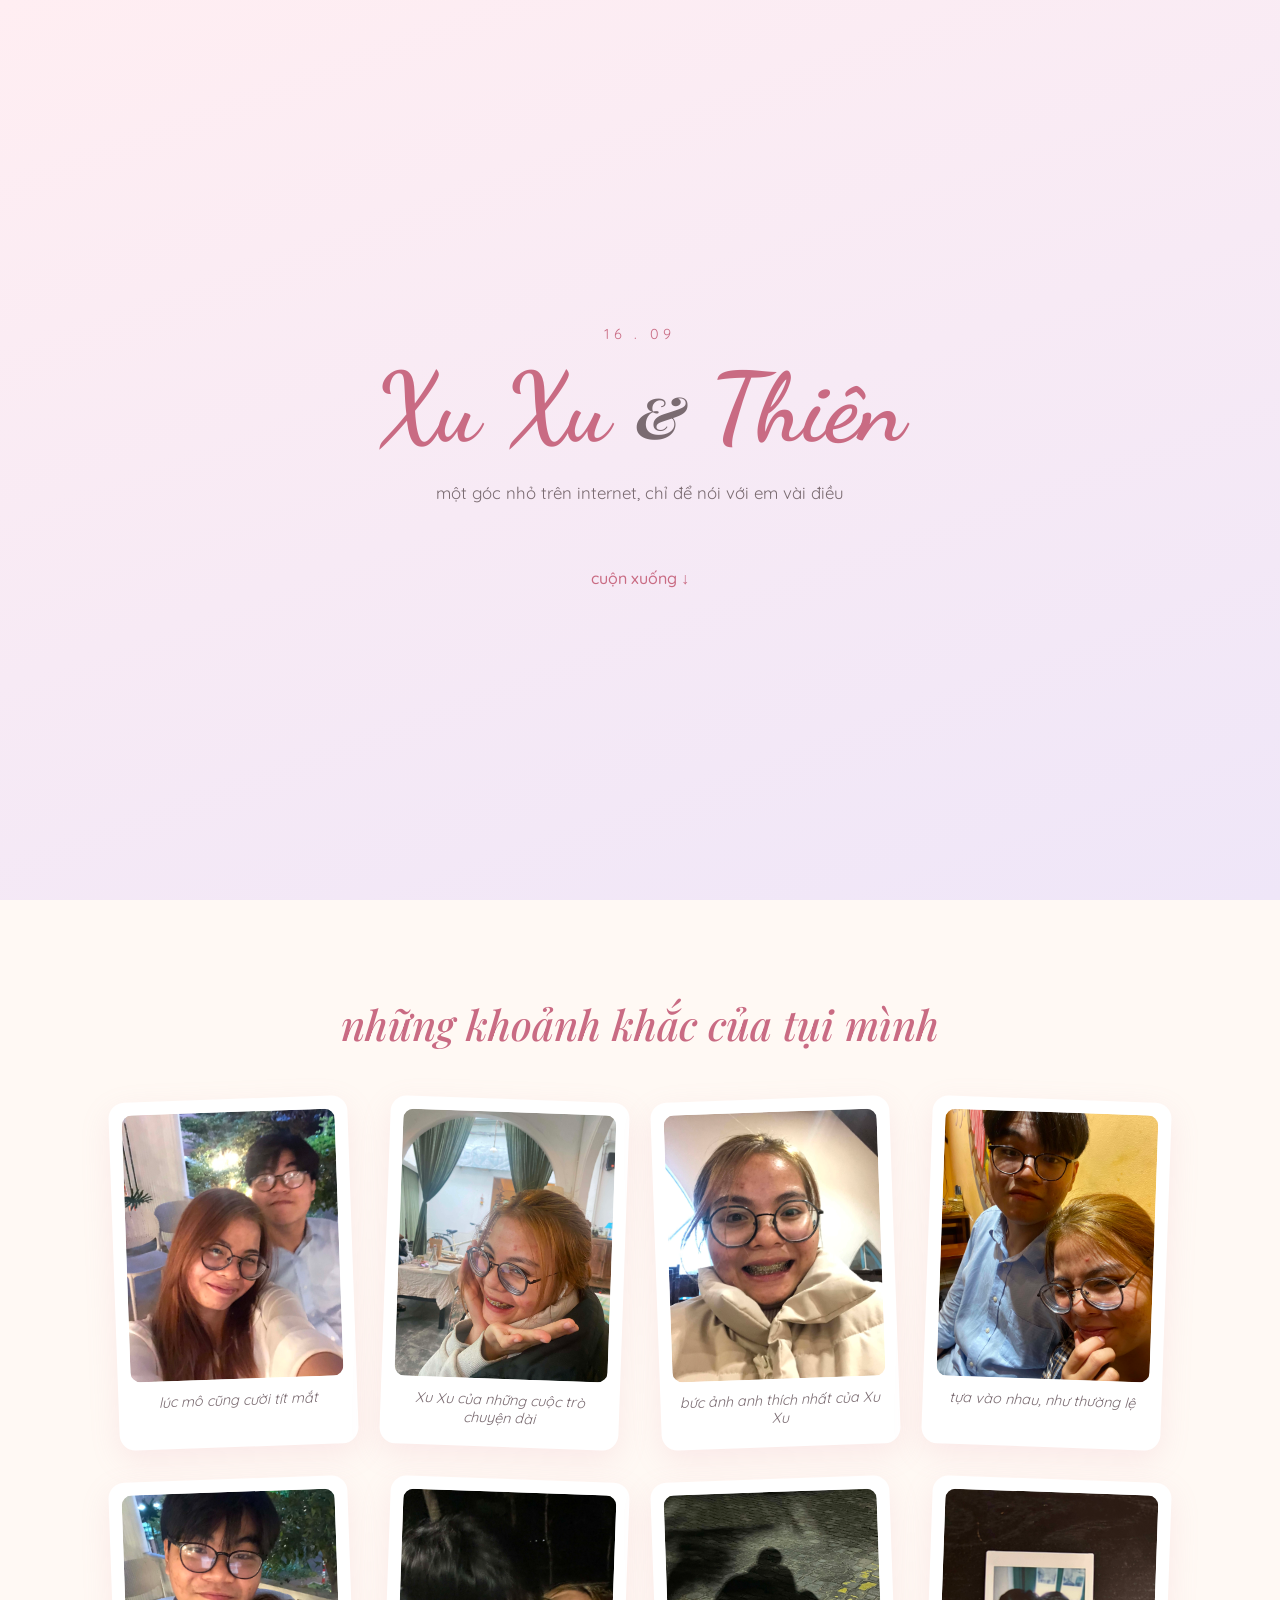
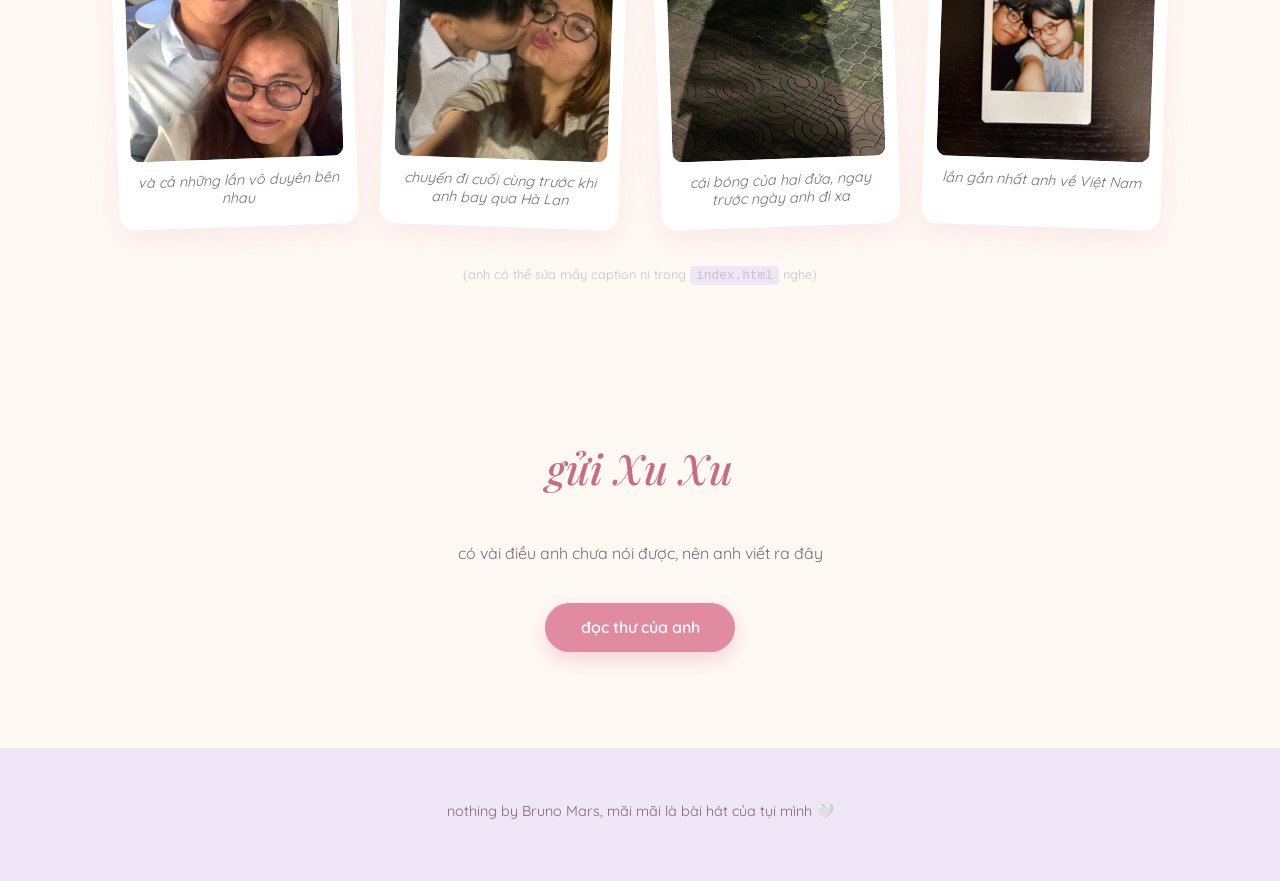
==== index.html @ 5ff4de66 "Xu Xu anniversary site" ====
<!DOCTYPE html>
<html lang="vi">
<head>
<meta charset="UTF-8" />
<meta name="viewport" content="width=device-width, initial-scale=1.0" />
<title>Gửi Xu Xu</title>
<link rel="preconnect" href="https://fonts.googleapis.com" />
<link rel="preconnect" href="https://fonts.gstatic.com" crossorigin />
<link href="https://fonts.googleapis.com/css2?family=Dancing+Script:wght@600;700&family=Playfair+Display:ital,wght@0,500;0,600;1,500&family=Quicksand:wght@400;500;600&display=swap" rel="stylesheet" />
<link rel="stylesheet" href="style.css" />
</head>
<body>

<section class="hero">
  <div class="petals" id="petals"></div>
  <div class="hero-content">
    <p class="hero-eyebrow">16 . 09</p>
    <h1 class="hero-names">Xu Xu <span>&amp;</span> Thiên</h1>
    <p class="hero-sub">một góc nhỏ trên internet, chỉ để nói với em vài điều</p>
    <a href="#timeline" class="scroll-hint">cuộn xuống ↓</a>
  </div>
</section>

<section class="timeline" id="timeline">
  <h2 class="section-title">những khoảnh khắc của tụi mình</h2>
  <div class="timeline-track">
    <figure class="timeline-item">
      <img src="photos/photo1.jpg" alt="Xu Xu" loading="lazy" />
      <figcaption>lúc mô cũng cười tít mắt</figcaption>
    </figure>
    <figure class="timeline-item">
      <img src="photos/photo2.jpg" alt="Xu Xu" loading="lazy" />
      <figcaption>Xu Xu của những cuộc trò chuyện dài</figcaption>
    </figure>
    <figure class="timeline-item">
      <img src="photos/photo3.jpg" alt="Xu Xu" loading="lazy" />
      <figcaption>bức ảnh anh thích nhất của Xu Xu</figcaption>
    </figure>
    <figure class="timeline-item">
      <img src="photos/photo4.jpg" alt="Chúng mình" loading="lazy" />
      <figcaption>tựa vào nhau, như thường lệ</figcaption>
    </figure>
    <figure class="timeline-item">
      <img src="photos/photo5.jpg" alt="Chúng mình" loading="lazy" />
      <figcaption>và cả những lần vô duyên bên nhau</figcaption>
    </figure>
    <figure class="timeline-item">
      <img src="photos/photo6.jpg" alt="Chúng mình" loading="lazy" />
      <figcaption>chuyến đi cuối cùng trước khi anh bay qua Hà Lan</figcaption>
    </figure>
    <figure class="timeline-item">
      <img src="photos/photo7.jpg" alt="Bóng của tụi mình" loading="lazy" />
      <figcaption>cái bóng của hai đứa, ngay trước ngày anh đi xa</figcaption>
    </figure>
    <figure class="timeline-item">
      <img src="photos/photo8.jpg" alt="Chúng mình" loading="lazy" />
      <figcaption>lần gần nhất anh về Việt Nam</figcaption>
    </figure>
  </div>
  <p class="edit-note">(anh có thể sửa mấy caption ni trong <code>index.html</code> nghe)</p>
</section>

<section class="letter-section">
  <h2 class="section-title">gửi Xu Xu</h2>
  <p class="letter-teaser">có vài điều anh chưa nói được, nên anh viết ra đây</p>
  <button class="reveal-btn" id="revealBtn">đọc thư của anh</button>

  <div class="letter-card" id="letterCard">
    <p>Hi suzy, nếu như mà em đọc được tin nhắn này thì chắc lúc đó mình đã quen lại nhau, hoặc là đã mất nhau mãi mãi I dont know,</p>

    <p>anh phải thừa nhận 1 điều rằng là hồi quen KA anh không có logic như ri, lúc đó anh nhẹ nhàng hơn, anh cảm xúc hơn nhiều, sentimental, which i dont like, nhưng tới lúc quen em, anh không hiểu vì sao anh lại trở nên cứng nhất và lí trí như ri hết,</p>

    <p>đáng lẽ anh nên trả lời những lời những cuộc trò chuyện của em, những câu chuyện mà em kể mà anh cho là vớ vẩn, đáng lẽ anh nên hợp tác hơn, anh không hiểu tại sao anh cứ luôn cho rằng là những câu chuyện em kể là vớ vẩn, lẽ ra anh nên trân trọng hơn những điều đó,</p>

    <p>nhưng em biết không miệng anh thì nói là vớ vẩn nhưng tai của anh lúc nào cũng lắng nghe theo những điều đó hết, anh ghét cái hình tượng lạnh lùng ni, nhưng mà anh không biết nữa anh nghĩ là anh phải sống với hắn,</p>

    <p>anh muốn nói là anh enjoy những câu chuyện mà em kể cho anh nghe nhiều lắm, anh thích nhất là lúc xu xu về và nói với anh là anh phải nghe chuyện ni, và rằng là anh phải bật cam lên để tập trung nghe em nói, anh thích lắm, nhưng mà không hiểu sao anh vẫn cứ nói là vớ vẩn,</p>

    <p>anh xin lỗi nhiều lắm xu xu ơi, em là điều hạnh phúc nhất từng xuất hiện trong cuộc đời anh. Anh không muốn nói quá nhưng đây thật sự là như rứa, anh ghét cái lí trí ni và anh ước gì là mình đã nhẹ nhàng hơn với em, anh ước gì anh hiểu cho cảm xúc của em nhiều hơn, anh ghét anh quá, nhưng chuyện đã lỡ, giờ em đã hết yêu anh.</p>

    <p>Anh mong là anh sẽ làm được điều gì đó để em yêu anh lại, anh muốn về vn với em lắm, hôm qua tới giờ anh cứ xem vé máy bay, nhưng anh chẳng còn đủ tiền sống tới tháng sau thì anh chẳng biết làm sao anh bay về làm bắt ngờ cho em nữa, anh xin lỗi em nhiều lắm.</p>

    <p>Mong em tha lỗi cho anh, và chấp nhận yêu anh lại từ đầu.</p>

    <p>Anh yêu em nhiều lắm, ước gì anh có thể bay về việt nam thay vì ngồi ở đây nói nhăng nói cuội, coi như đây là bài học dành cho anh.</p>

    <p class="signoff">— Thiên</p>
  </div>
</section>

<footer class="footer">
  <p>nothing by Bruno Mars, mãi mãi là bài hát của tụi mình 🤍</p>
</footer>

<script src="script.js"></script>
</body>
</html>
---- style.css ----
:root {
  --blush: #ffeef2;
  --lavender: #efe6f8;
  --cream: #fff9f4;
  --rose: #e08ba0;
  --rose-deep: #c96b83;
  --ink: #4a3f45;
  --ink-soft: #7a6b71;
}

* {
  box-sizing: border-box;
}

html {
  scroll-behavior: smooth;
}

body {
  margin: 0;
  font-family: 'Quicksand', sans-serif;
  color: var(--ink);
  background: var(--cream);
  overflow-x: hidden;
}

/* ---------- Hero ---------- */
.hero {
  position: relative;
  min-height: 100vh;
  display: flex;
  align-items: center;
  justify-content: center;
  background: linear-gradient(160deg, var(--blush) 0%, var(--lavender) 100%);
  overflow: hidden;
}

.hero-content {
  position: relative;
  z-index: 2;
  text-align: center;
  padding: 2rem;
}

.hero-eyebrow {
  letter-spacing: 0.3em;
  font-size: 0.9rem;
  color: var(--rose-deep);
  margin-bottom: 0.5rem;
}

.hero-names {
  font-family: 'Dancing Script', cursive;
  font-size: clamp(3rem, 9vw, 6rem);
  color: var(--rose-deep);
  margin: 0;
}

.hero-names span {
  color: var(--ink-soft);
  font-family: 'Playfair Display', serif;
  font-size: 0.6em;
  font-style: italic;
}

.hero-sub {
  font-size: 1.05rem;
  color: var(--ink-soft);
  margin-top: 1rem;
}

.scroll-hint {
  display: inline-block;
  margin-top: 3rem;
  color: var(--rose-deep);
  text-decoration: none;
  font-weight: 500;
  border-bottom: 1px solid transparent;
  transition: border-color 0.3s;
}

.scroll-hint:hover {
  border-color: var(--rose-deep);
}

.petals {
  position: absolute;
  inset: 0;
  pointer-events: none;
  z-index: 1;
}

.petal {
  position: absolute;
  top: -5%;
  font-size: 1.4rem;
  opacity: 0.7;
  animation: fall linear infinite;
}

@keyframes fall {
  to {
    transform: translateY(110vh) rotate(360deg);
  }
}

/* ---------- Section shared ---------- */
.section-title {
  text-align: center;
  font-family: 'Playfair Display', serif;
  font-weight: 500;
  font-style: italic;
  font-size: clamp(1.8rem, 4vw, 2.6rem);
  color: var(--rose-deep);
  margin: 0 0 3rem;
}

/* ---------- Timeline ---------- */
.timeline {
  padding: 6rem 1.5rem 4rem;
  max-width: 1100px;
  margin: 0 auto;
}

.timeline-track {
  display: grid;
  grid-template-columns: repeat(auto-fit, minmax(220px, 1fr));
  gap: 2rem;
}

.timeline-item {
  margin: 0;
  background: white;
  padding: 0.8rem 0.8rem 1.2rem;
  border-radius: 16px;
  box-shadow: 0 10px 30px rgba(224, 139, 160, 0.15);
  text-align: center;
  transform: rotate(var(--tilt, 0deg));
}

.timeline-item:nth-child(odd) { --tilt: -2deg; }
.timeline-item:nth-child(even) { --tilt: 2deg; }

.timeline-item img {
  width: 100%;
  aspect-ratio: 4 / 5;
  object-fit: cover;
  border-radius: 10px;
  display: block;
}

.timeline-item figcaption {
  margin-top: 0.8rem;
  font-size: 0.9rem;
  color: var(--ink-soft);
  font-style: italic;
}

.edit-note {
  text-align: center;
  font-size: 0.8rem;
  color: #c9bfc4;
  margin-top: 2.5rem;
}

.edit-note code {
  background: var(--lavender);
  padding: 0.1rem 0.4rem;
  border-radius: 4px;
}

/* ---------- Letter ---------- */
.letter-section {
  padding: 5rem 1.5rem 6rem;
  max-width: 720px;
  margin: 0 auto;
  text-align: center;
}

.letter-teaser {
  color: var(--ink-soft);
  margin-bottom: 2.5rem;
}

.reveal-btn {
  font-family: 'Quicksand', sans-serif;
  font-weight: 600;
  font-size: 1rem;
  padding: 0.9rem 2.2rem;
  border-radius: 999px;
  border: none;
  background: var(--rose);
  color: white;
  cursor: pointer;
  box-shadow: 0 8px 20px rgba(224, 139, 160, 0.35);
  transition: transform 0.2s, box-shadow 0.2s;
}

.reveal-btn:hover {
  transform: translateY(-2px);
  box-shadow: 0 12px 26px rgba(224, 139, 160, 0.45);
}

.reveal-btn.hidden {
  display: none;
}

.letter-card {
  margin-top: 2.5rem;
  background: white;
  border-radius: 20px;
  padding: 3rem 2.2rem;
  text-align: left;
  box-shadow: 0 15px 40px rgba(224, 139, 160, 0.18);
  font-family: 'Playfair Display', serif;
  line-height: 1.9;
  font-size: 1.05rem;
  color: var(--ink);

  max-height: 0;
  opacity: 0;
  overflow: hidden;
  padding-top: 0;
  padding-bottom: 0;
  margin-top: 0;
  transition: max-height 1.2s ease, opacity 1s ease, padding 0.8s ease, margin 0.8s ease;
}

.letter-card.open {
  max-height: 4000px;
  opacity: 1;
  padding-top: 3rem;
  padding-bottom: 3rem;
  margin-top: 2.5rem;
}

.letter-card p {
  margin: 0 0 1.4rem;
}

.letter-card .signoff {
  font-family: 'Dancing Script', cursive;
  font-size: 1.8rem;
  color: var(--rose-deep);
  text-align: right;
  margin-top: 2rem;
}

/* ---------- Footer ---------- */
.footer {
  text-align: center;
  padding: 2.5rem 1.5rem 3rem;
  color: var(--ink-soft);
  font-size: 0.9rem;
  background: var(--lavender);
}

@media (max-width: 480px) {
  .letter-card {
    padding-left: 1.4rem;
    padding-right: 1.4rem;
  }
}
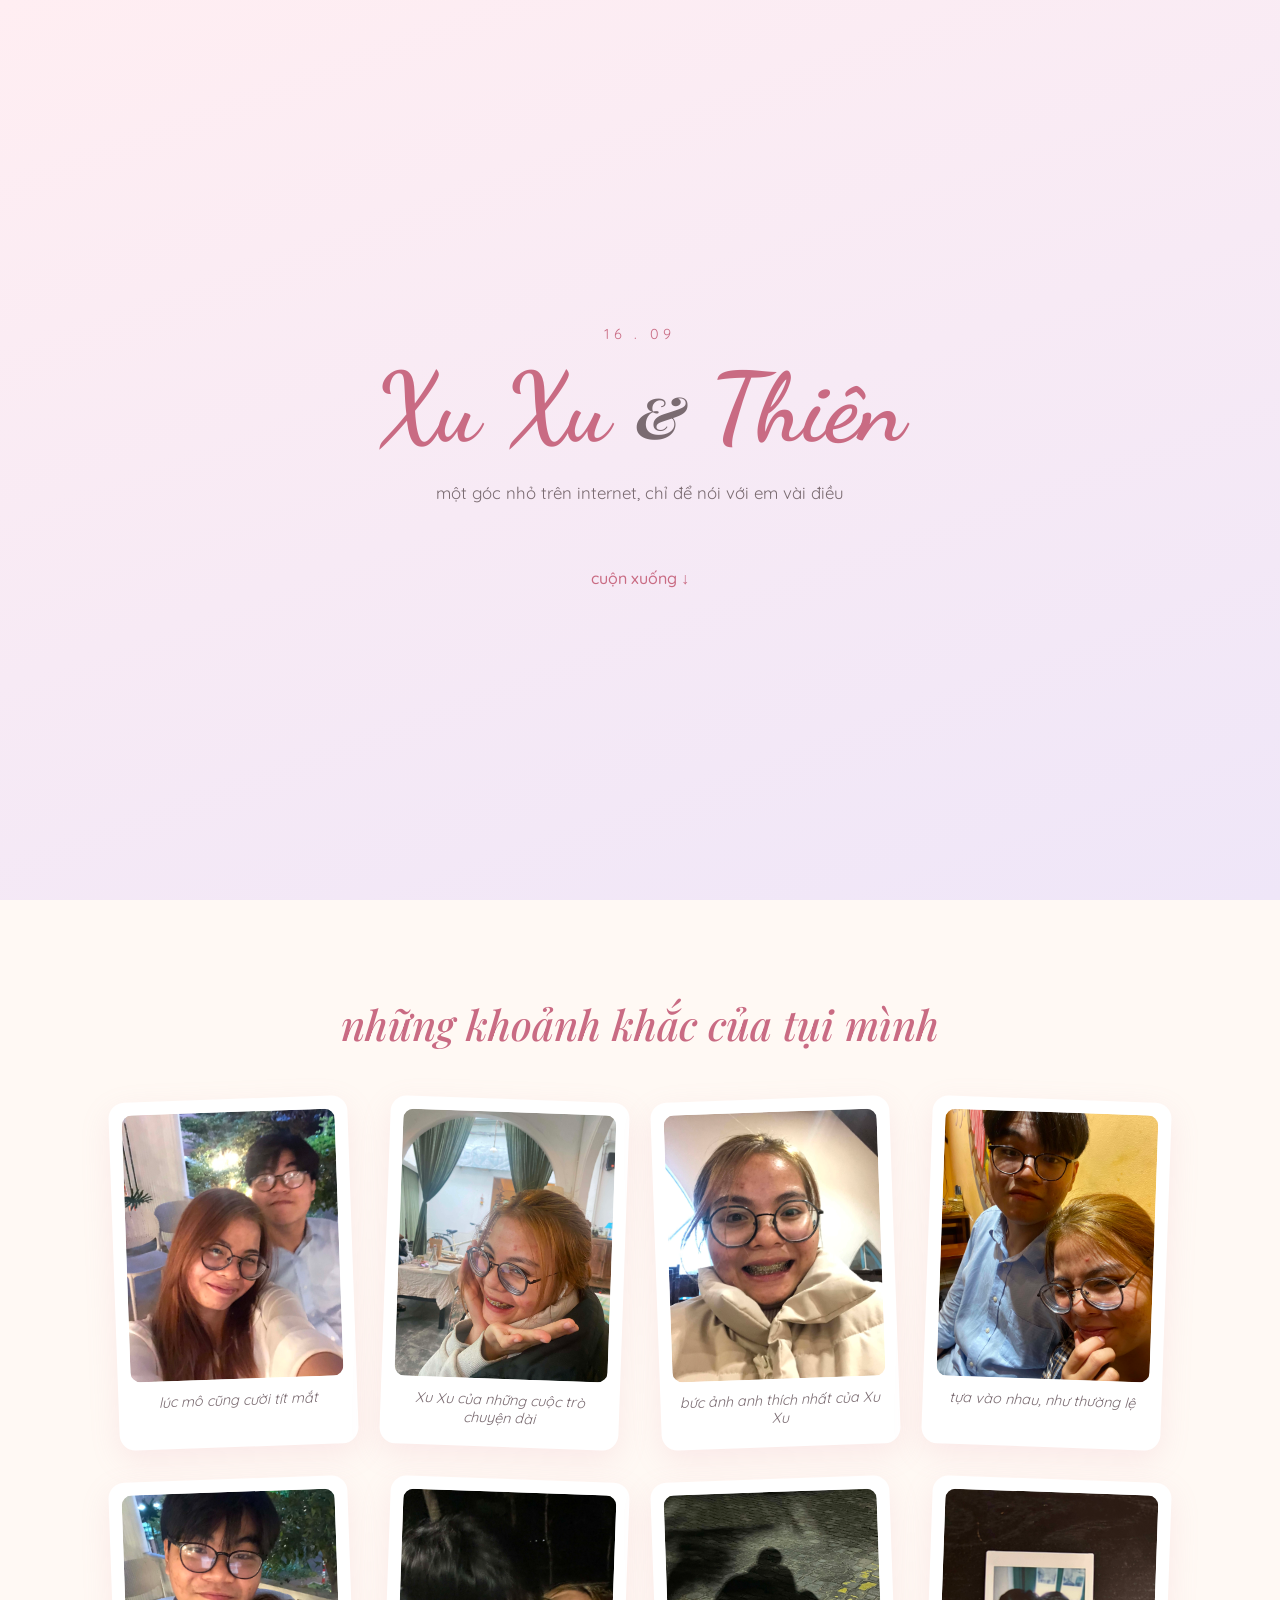
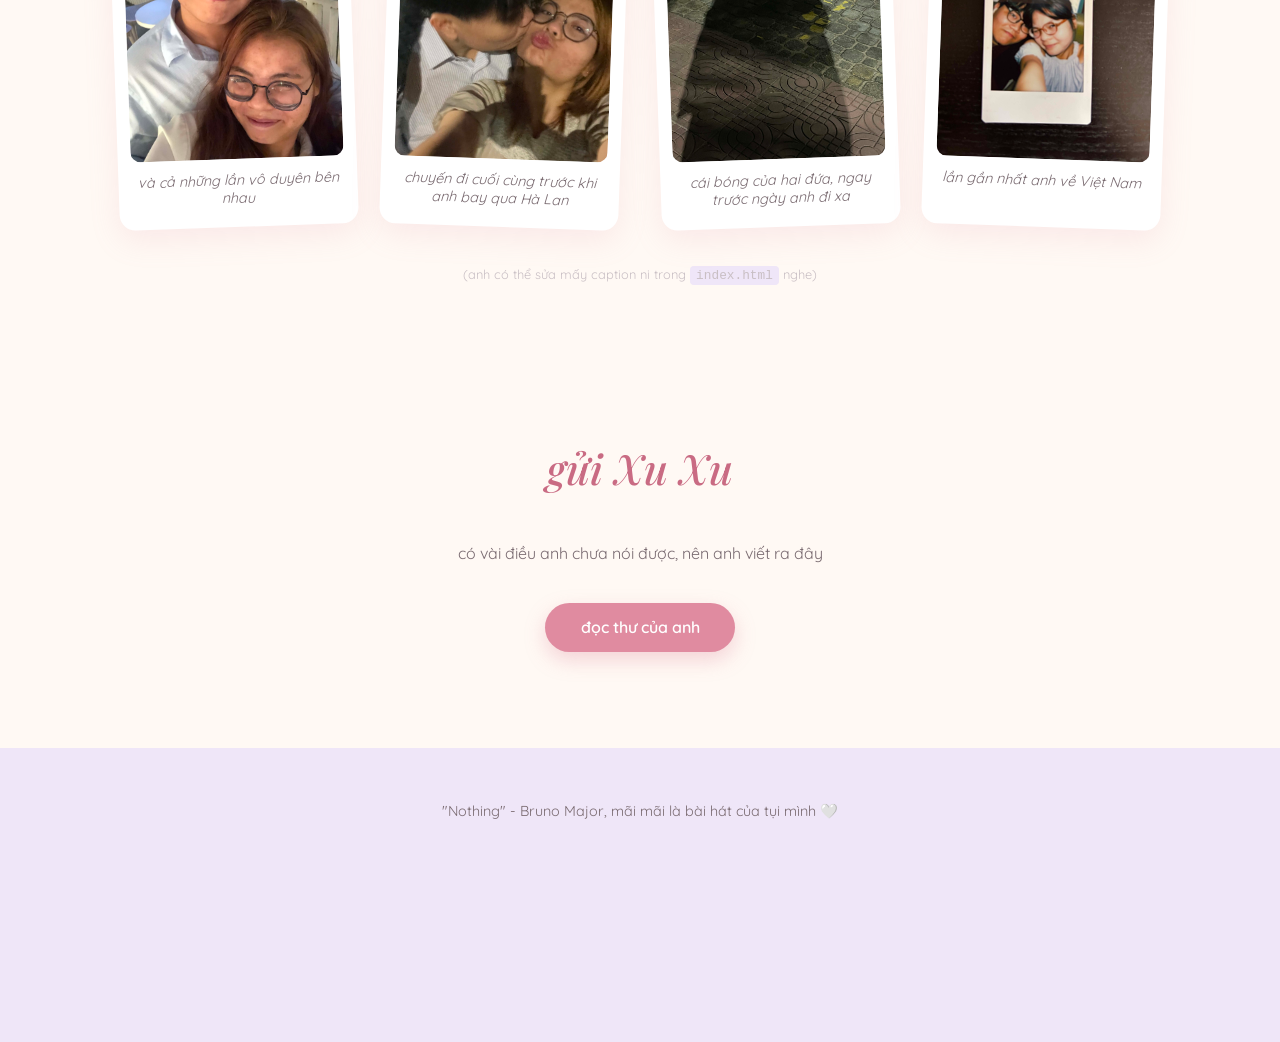
==== commit f6bdc006: "Embed Spotify player for our song" ====
--- a/index.html
+++ b/index.html
@@ -89,7 +89,19 @@
 </section>
 
 <footer class="footer">
-  <p>nothing by Bruno Mars, mãi mãi là bài hát của tụi mình 🤍</p>
+  <p>"Nothing" - Bruno Major, mãi mãi là bài hát của tụi mình 🤍</p>
+  <div class="spotify-embed">
+    <iframe
+      style="border-radius: 12px"
+      src="https://open.spotify.com/embed/track/1lORkxEMmsCZqhoxcmk3A3?utm_source=generator&theme=0"
+      width="100%"
+      height="152"
+      frameborder="0"
+      allowfullscreen=""
+      allow="autoplay; clipboard-write; encrypted-media; fullscreen; picture-in-picture"
+      loading="lazy">
+    </iframe>
+  </div>
 </footer>
 
 <script src="script.js"></script>
--- a/style.css
+++ b/style.css
@@ -255,6 +255,11 @@
   background: var(--lavender);
 }
 
+.spotify-embed {
+  max-width: 420px;
+  margin: 1.2rem auto 0;
+}
+
 @media (max-width: 480px) {
   .letter-card {
     padding-left: 1.4rem;
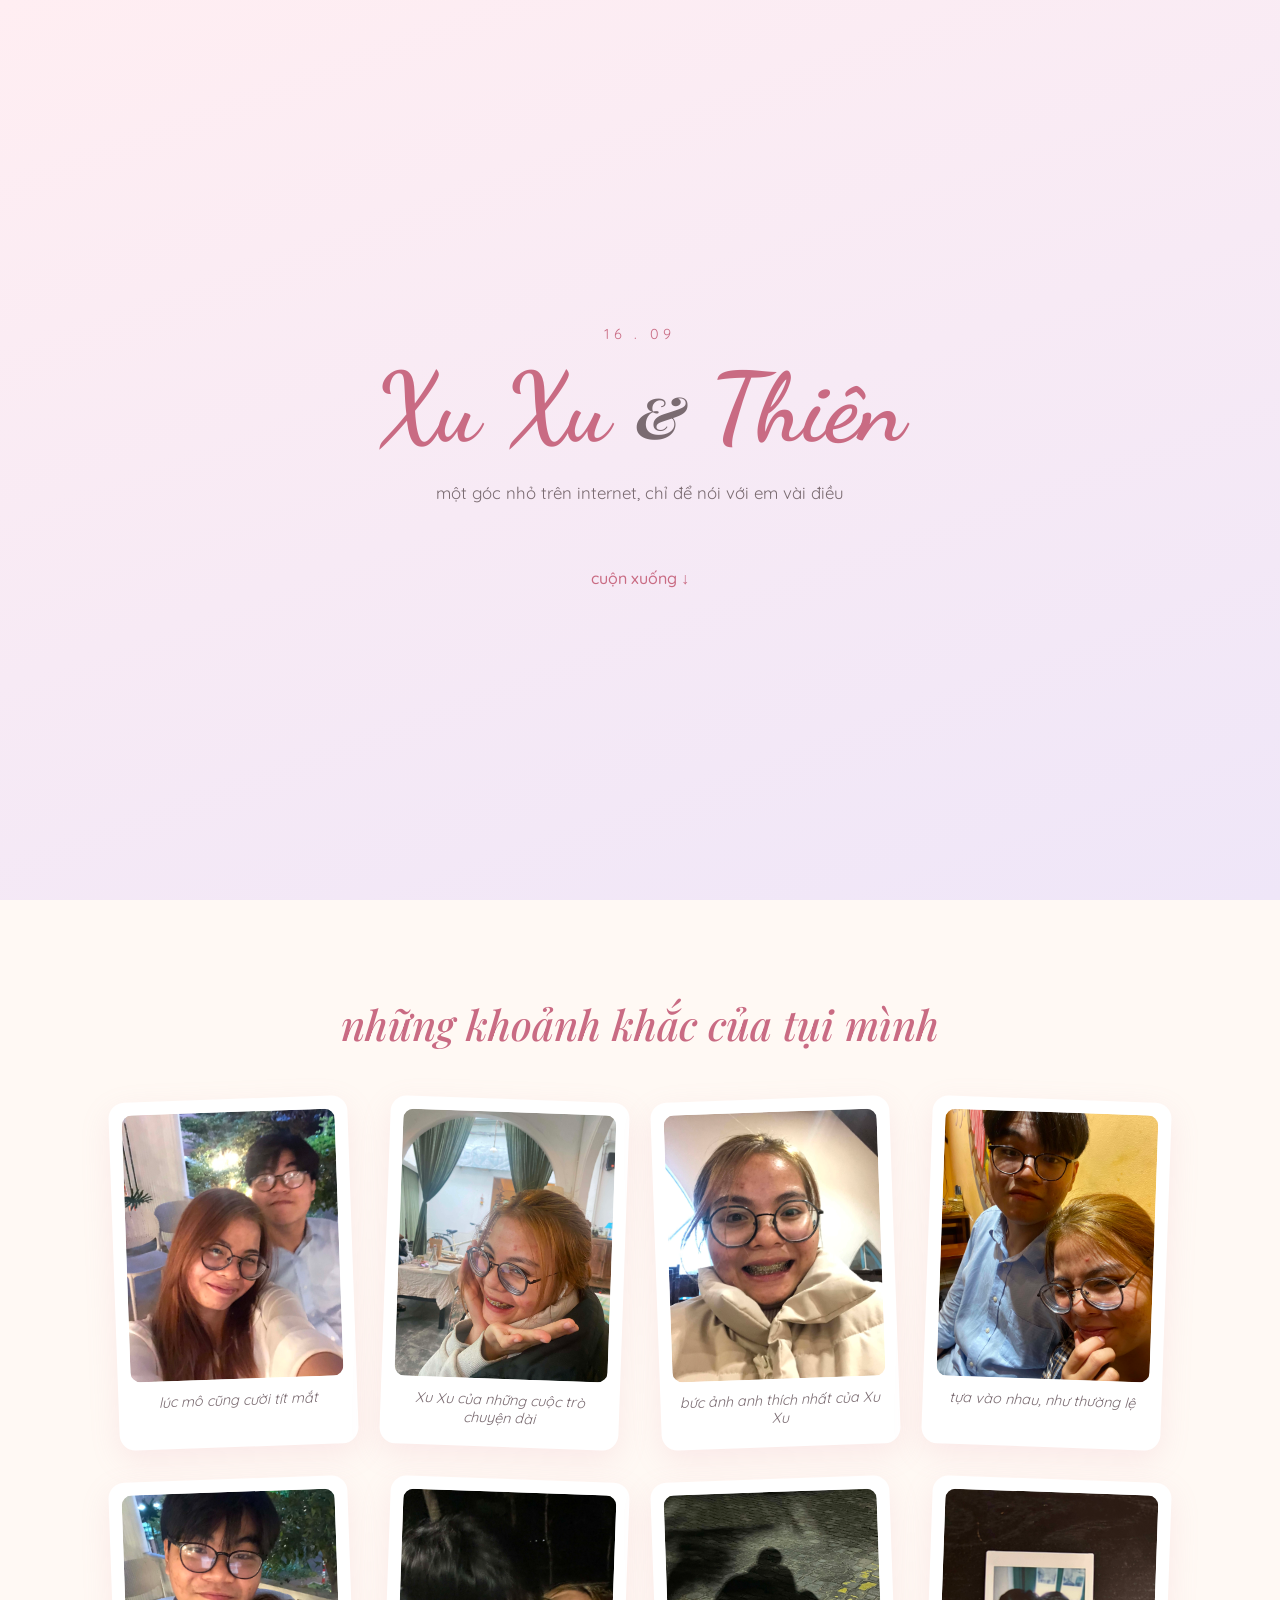
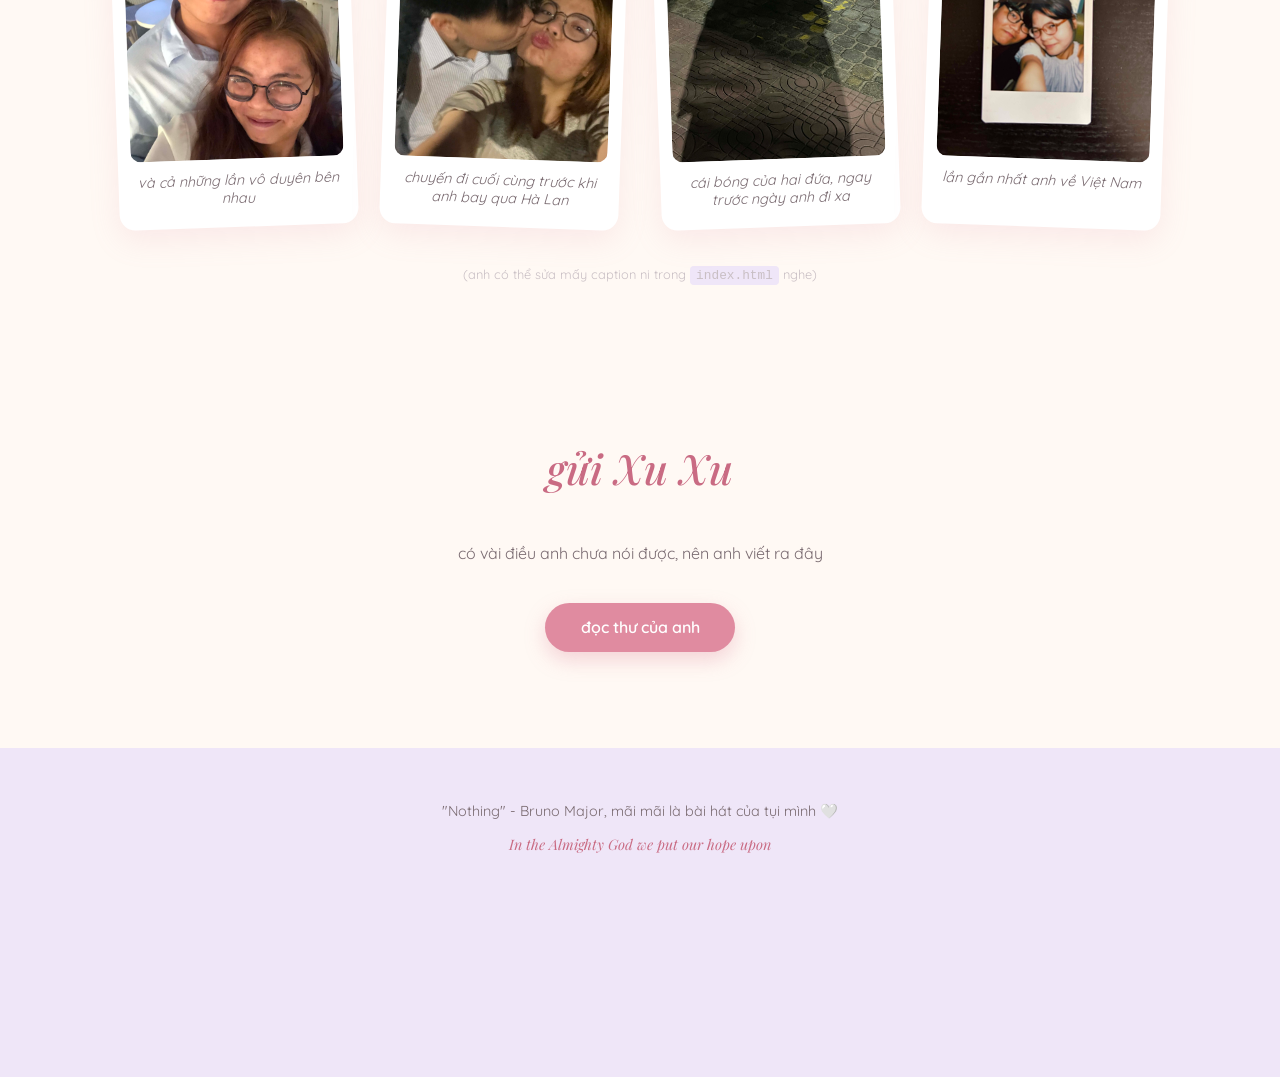
==== commit 1ccc738e: "Add faith line to footer" ====
--- a/index.html
+++ b/index.html
@@ -90,6 +90,7 @@
 
 <footer class="footer">
   <p>"Nothing" - Bruno Major, mãi mãi là bài hát của tụi mình 🤍</p>
+  <p class="faith-line">In the Almighty God we put our hope upon</p>
   <div class="spotify-embed">
     <iframe
       style="border-radius: 12px"
--- a/style.css
+++ b/style.css
@@ -260,6 +260,13 @@
   margin: 1.2rem auto 0;
 }
 
+.faith-line {
+  font-family: 'Playfair Display', serif;
+  font-style: italic;
+  color: var(--rose-deep);
+  margin-top: 0.6rem;
+}
+
 @media (max-width: 480px) {
   .letter-card {
     padding-left: 1.4rem;
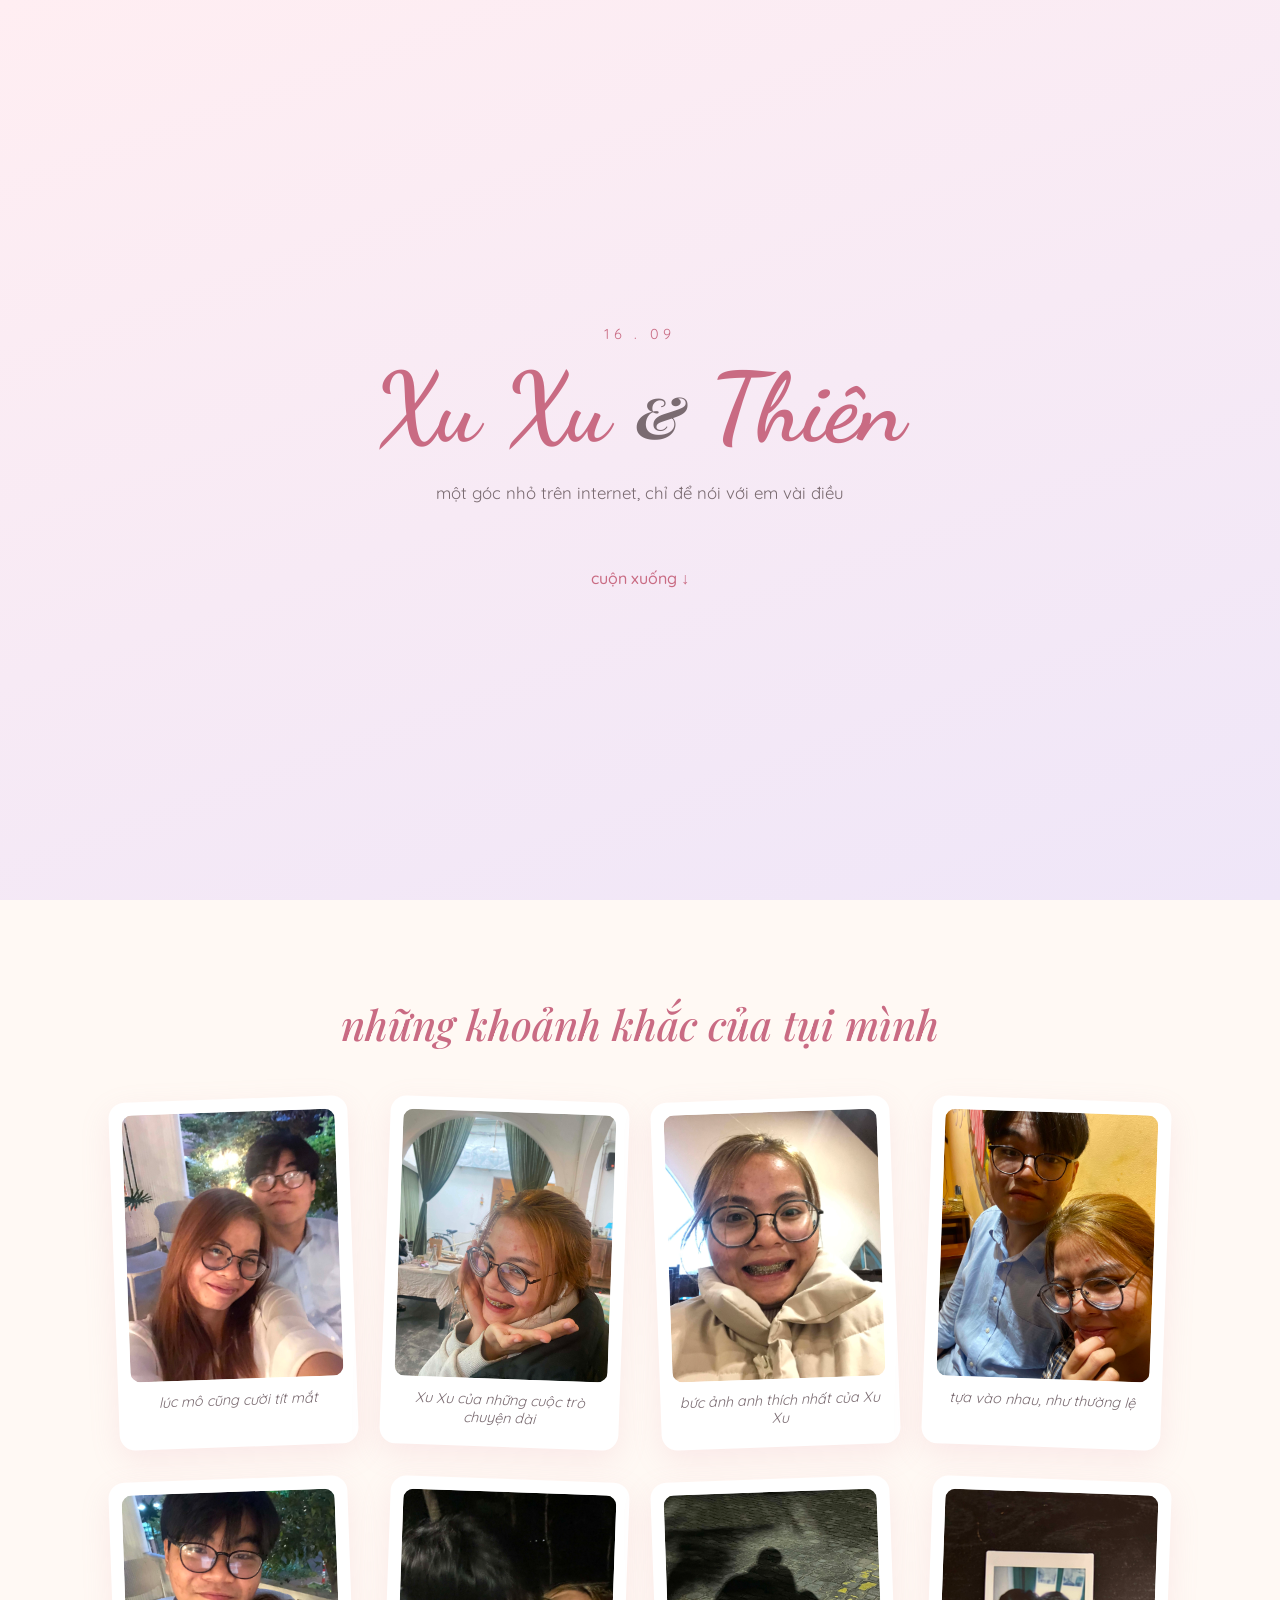
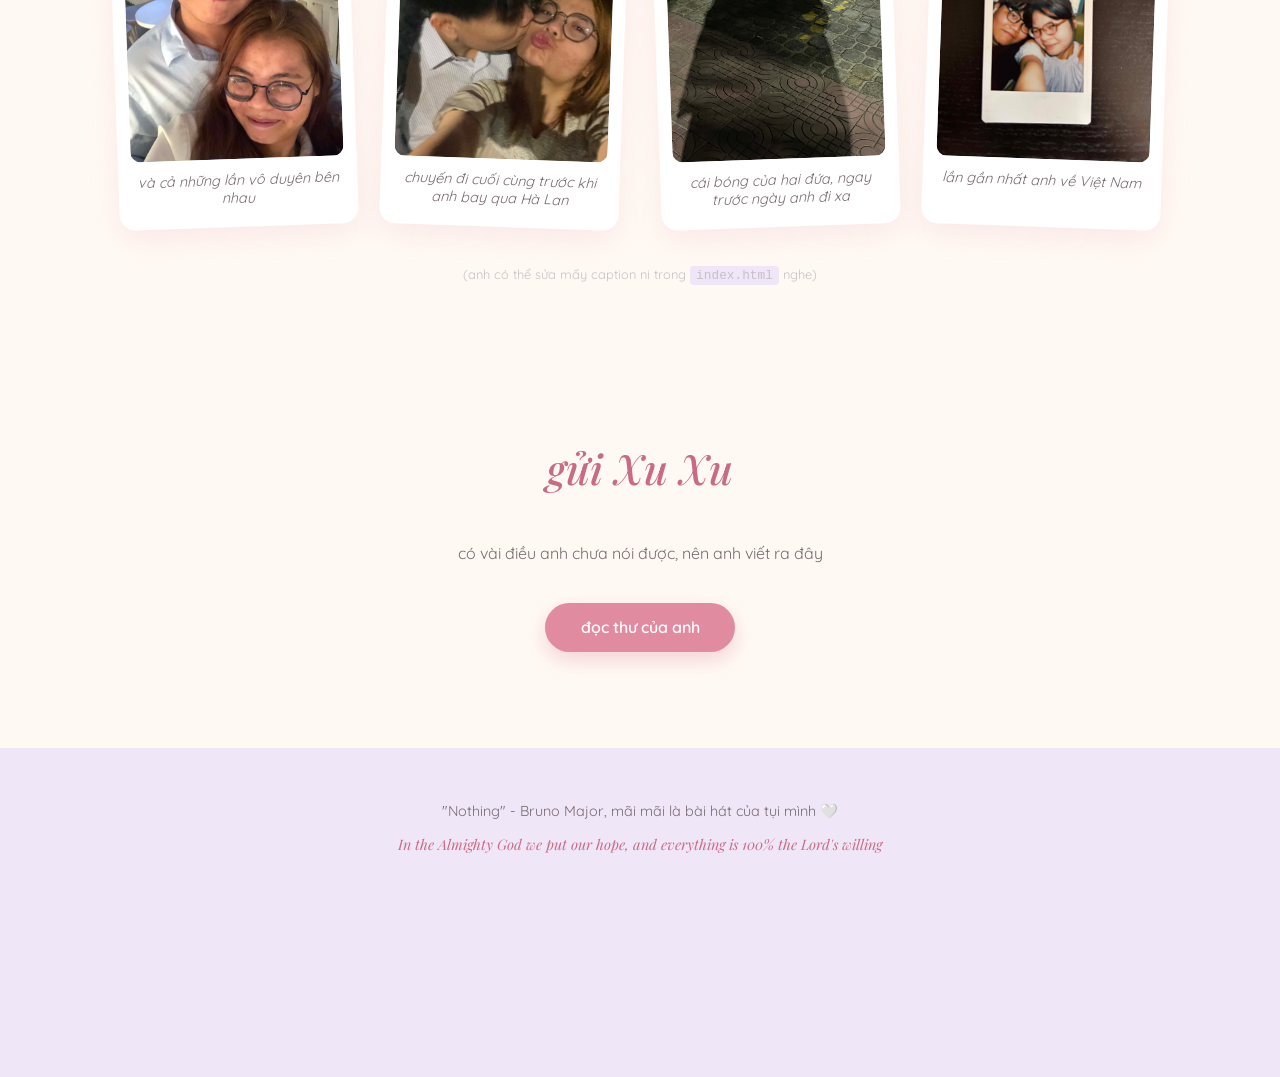
==== commit c7937a46: "Update faith line text" ====
--- a/index.html
+++ b/index.html
@@ -90,7 +90,7 @@
 
 <footer class="footer">
   <p>"Nothing" - Bruno Major, mãi mãi là bài hát của tụi mình 🤍</p>
-  <p class="faith-line">In the Almighty God we put our hope upon</p>
+  <p class="faith-line">In the Almighty God we put our hope, and everything is 100% the Lord's willing</p>
   <div class="spotify-embed">
     <iframe
       style="border-radius: 12px"
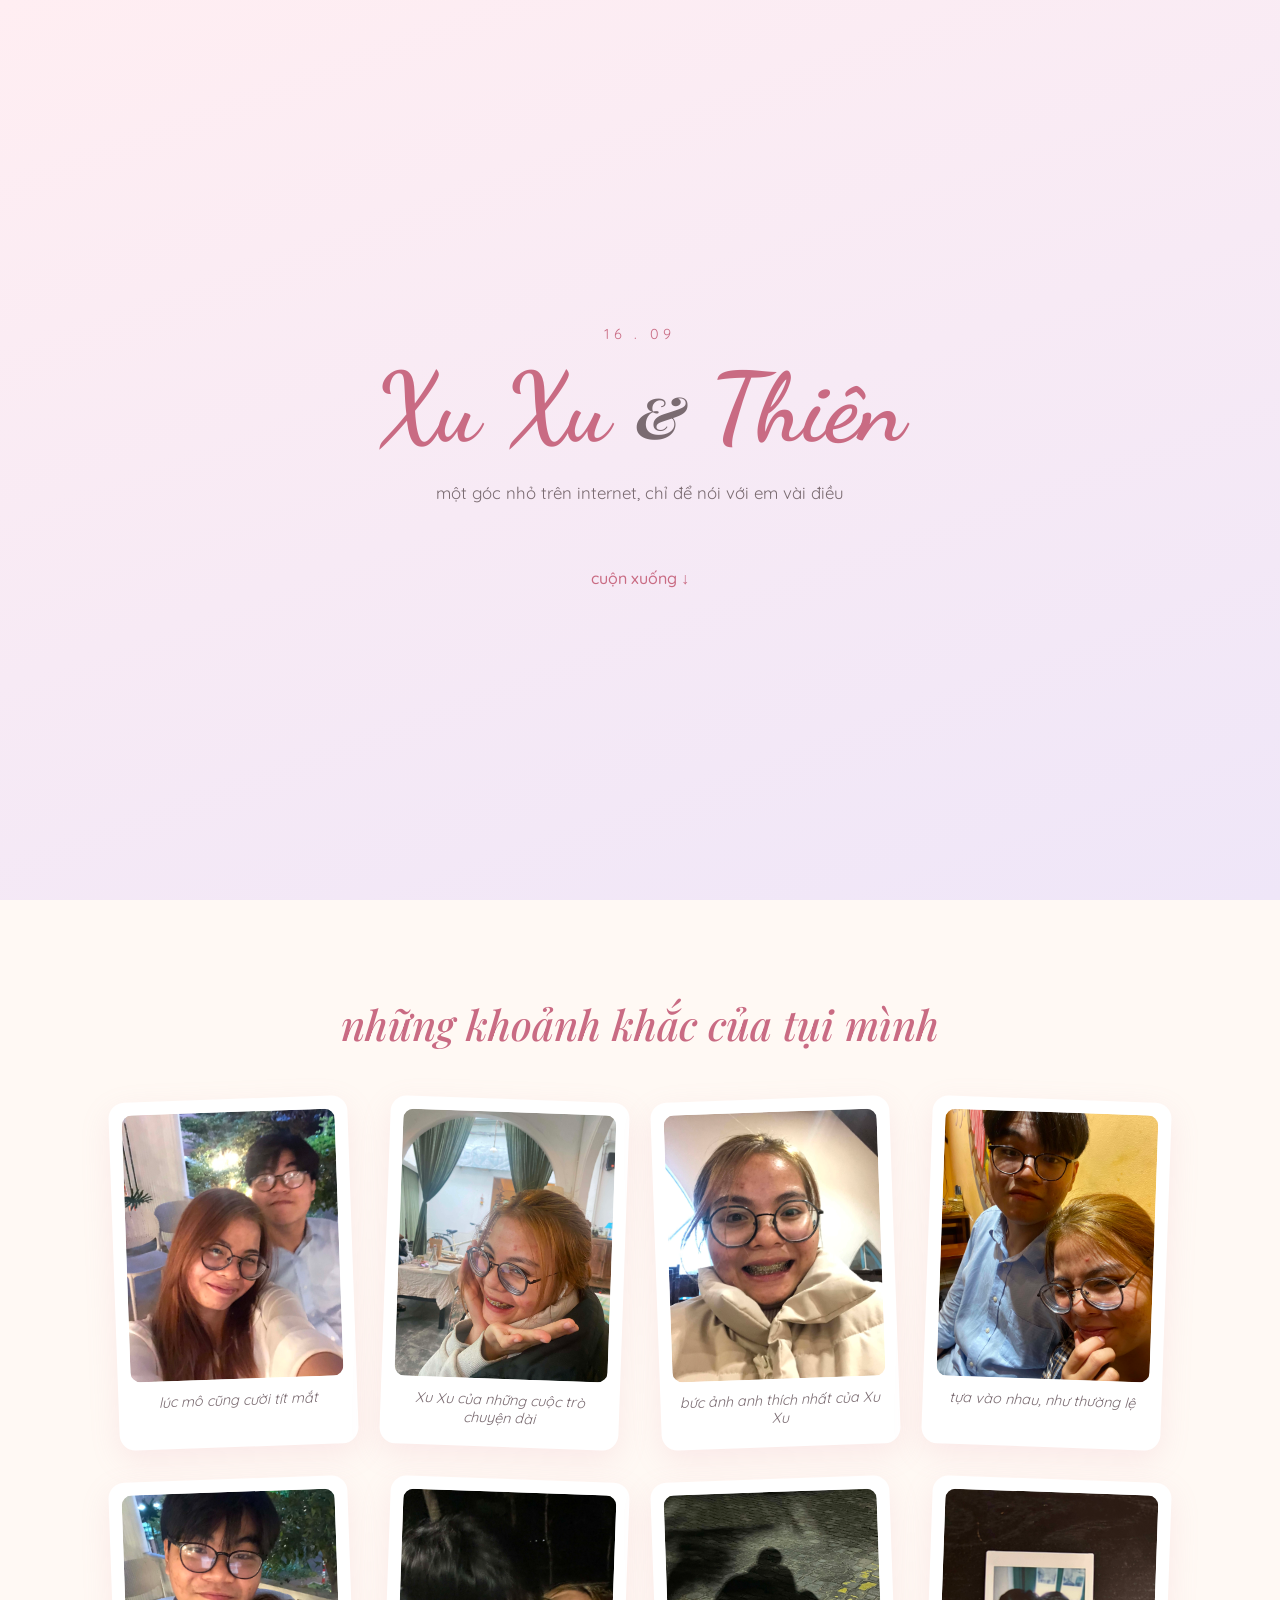
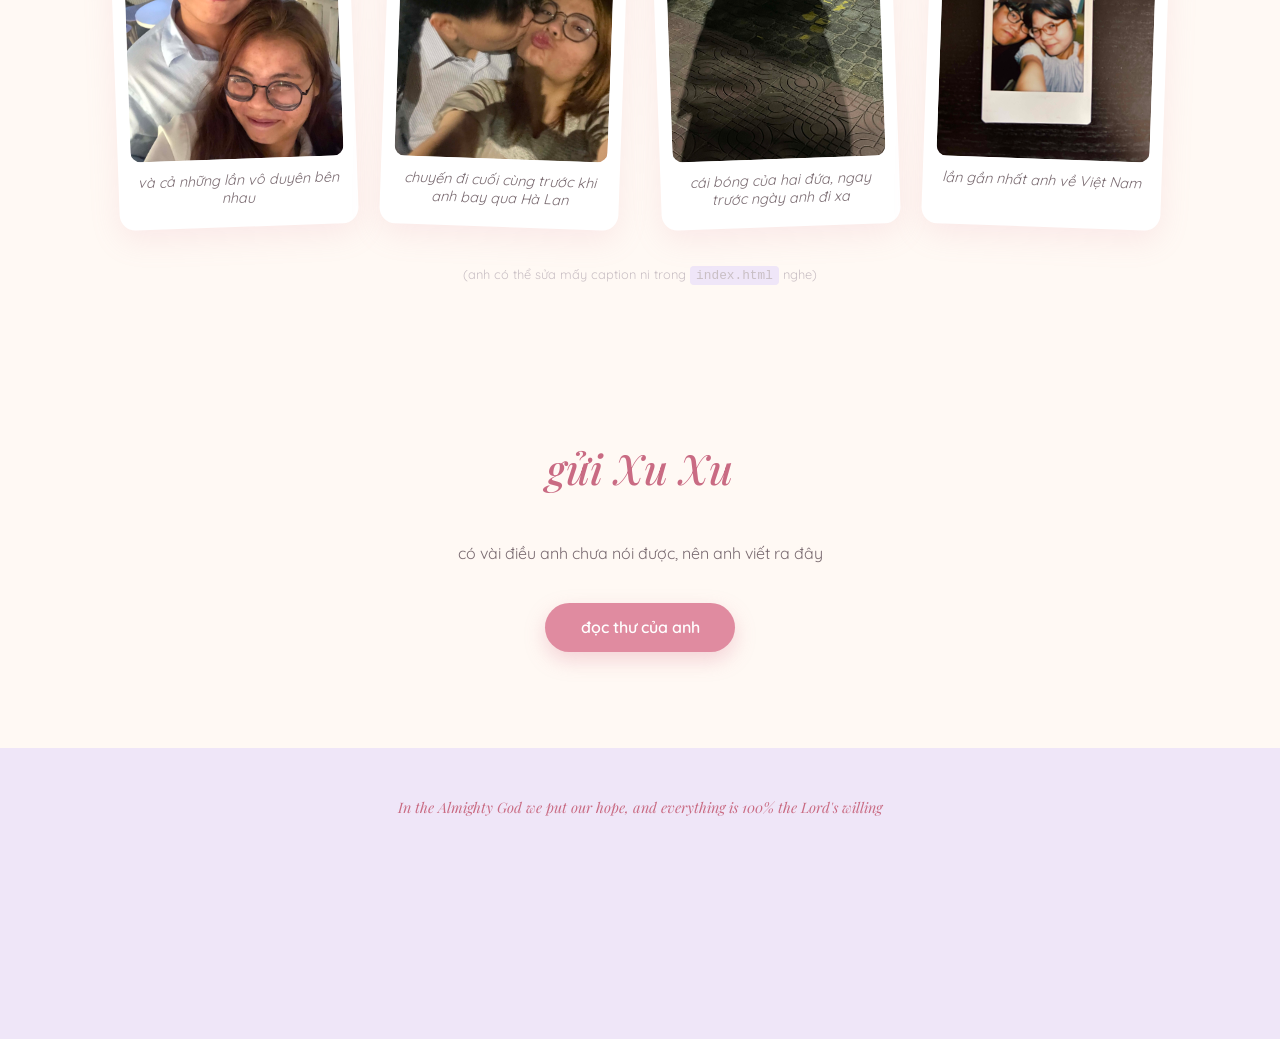
==== commit 1fbea5d7: "Remove song credit line" ====
--- a/index.html
+++ b/index.html
@@ -89,7 +89,6 @@
 </section>
 
 <footer class="footer">
-  <p>"Nothing" - Bruno Major, mãi mãi là bài hát của tụi mình 🤍</p>
   <p class="faith-line">In the Almighty God we put our hope, and everything is 100% the Lord's willing</p>
   <div class="spotify-embed">
     <iframe
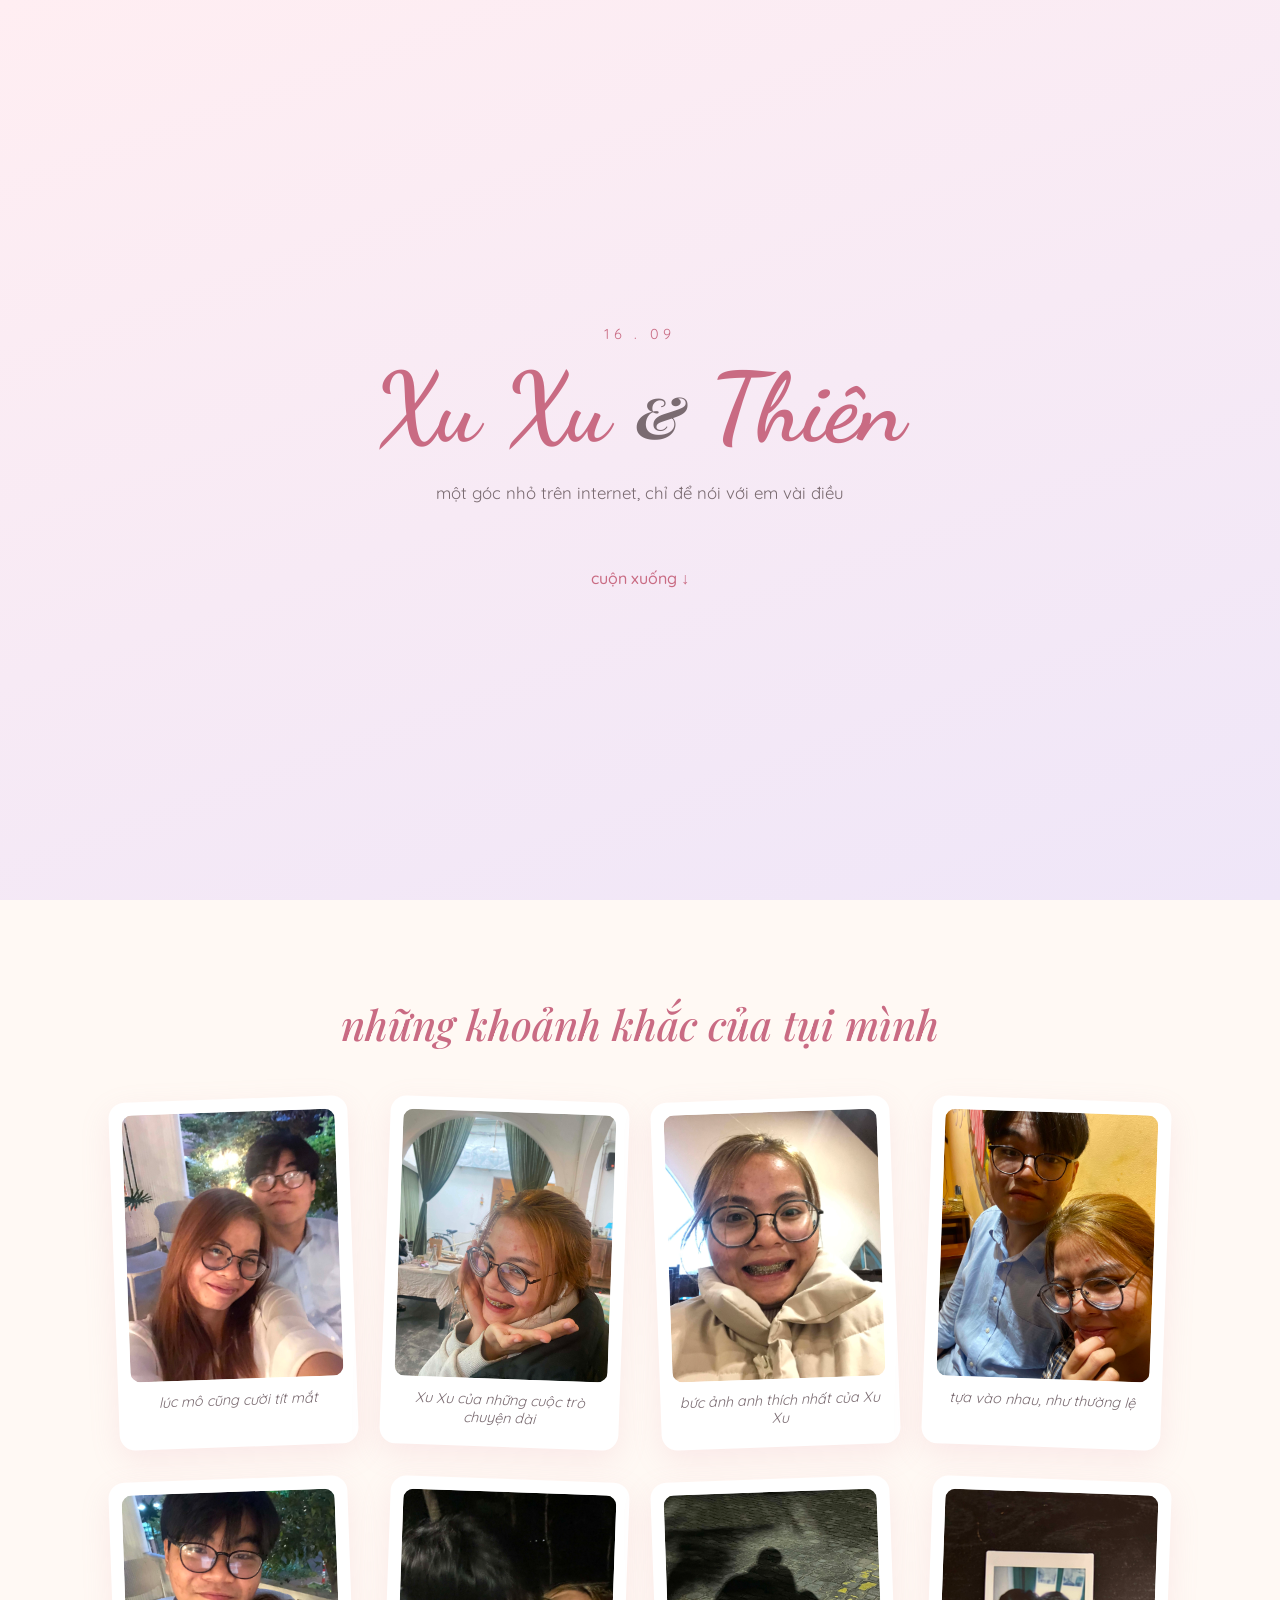
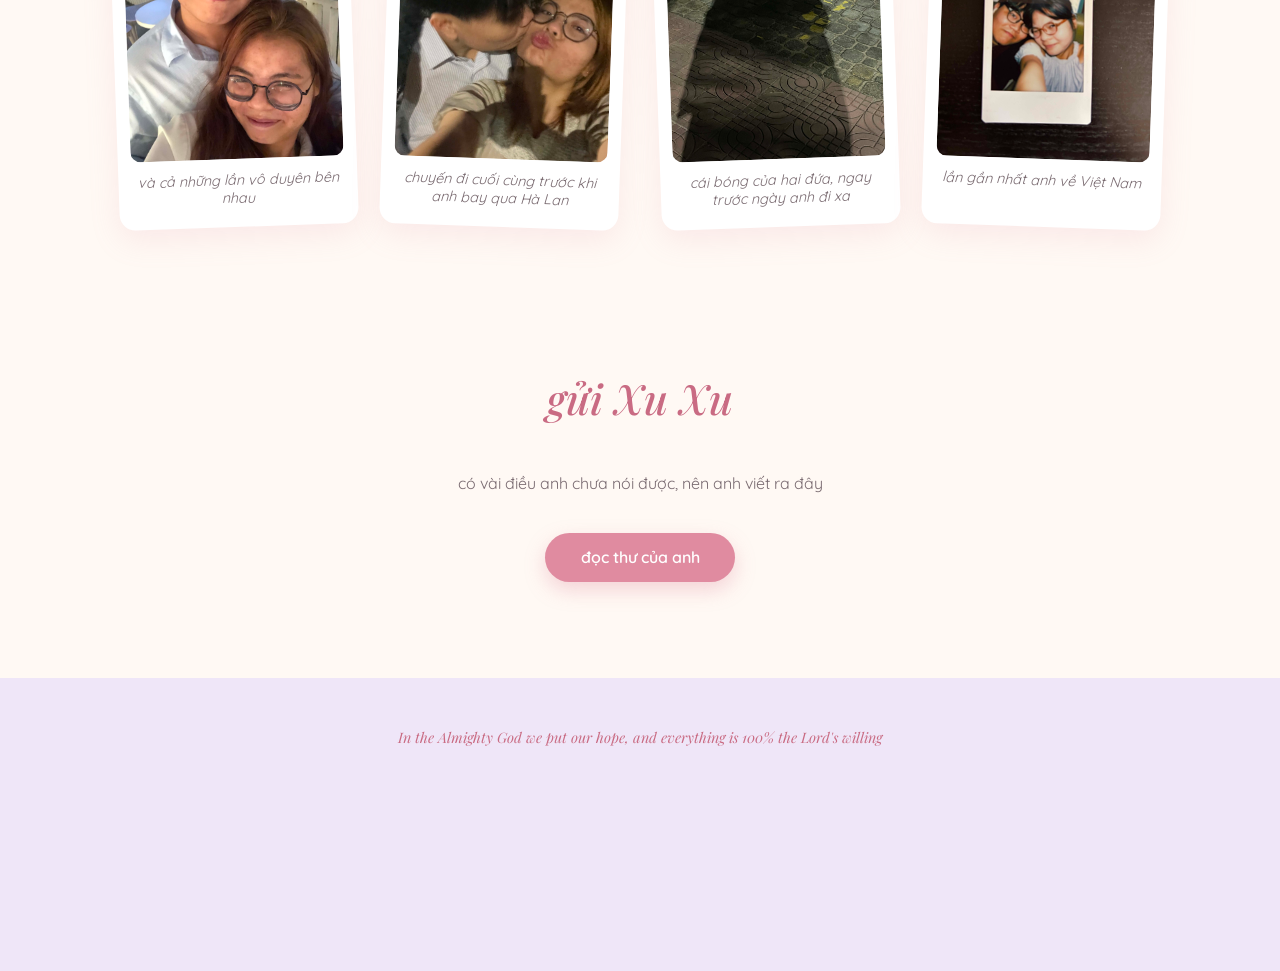
==== commit 8bd0a8d3: "Remove edit note" ====
--- a/index.html
+++ b/index.html
@@ -57,7 +57,7 @@
       <figcaption>lần gần nhất anh về Việt Nam</figcaption>
     </figure>
   </div>
-  <p class="edit-note">(anh có thể sửa mấy caption ni trong <code>index.html</code> nghe)</p>
+
 </section>
 
 <section class="letter-section">
